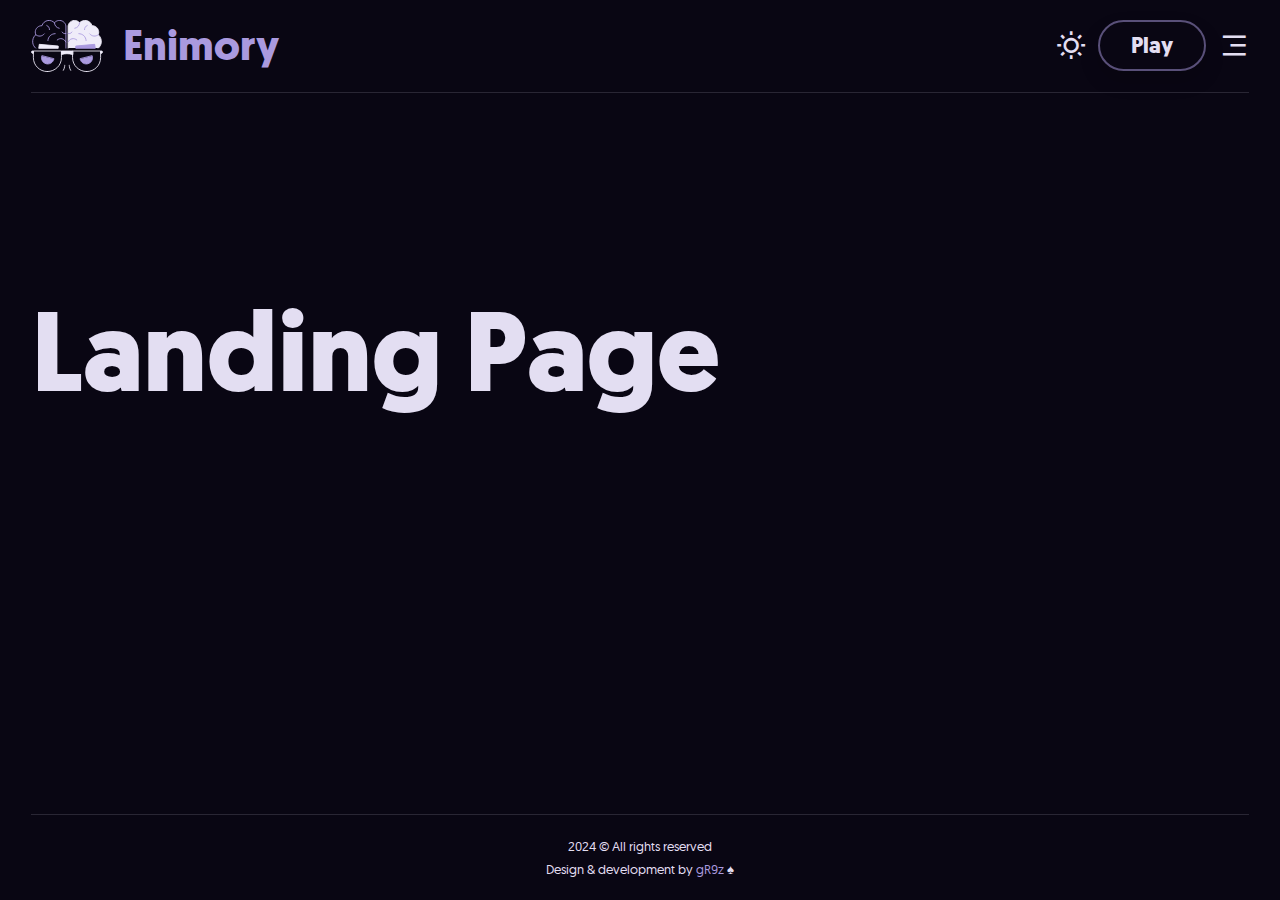
==== index.html @ 7e599781 "Initial commit" ====
<!DOCTYPE html>
<html lang="en">
    <head>
        <meta charset="UTF-8" />
        <meta name="viewport" content="width=device-width, initial-scale=1.0" />
        <title>Enimory - A memory game by ENI</title>
        <link rel="stylesheet" href="./css/mini-reset.css" />
        <link rel="stylesheet" href="./css/remixicon.css" />
        <link rel="stylesheet" href="./css/style.css" />
        <script src="./js/main.js" type="module"></script>
    </head>
    <body>
        <header class="header">
            <div class="container">
                <div class="header__container">
                    <a href="/" class="logo">
                        <img
                            src="./assets/images/logo-dark.svg"
                            alt="Logo Enimory"
                        />

                        <h1 class="h4">Enimory</h1>
                    </a>

                    <nav id="nav" class="nav">
                        <ul class="nav__list">
                            <li>
                                <a href="signup.html" class="nav__link"
                                    >Sign Up</a
                                >
                            </li>

                            <li>
                                <a href="login.html" class="nav__link">Login</a>
                            </li>

                            <li>
                                <a href="Profile" class="nav__link">Settings</a>
                            </li>
                        </ul>
                    </nav>

                    <div class="nav__btns">
                        <i class="ri-sun-line" id="theme-toggle"></i>
                        <a href="#" class="button button--outline">Play</a>
                        <i
                            class="ri-menu-3-line nav__toggle"
                            id="nav-toggle"
                        ></i>
                    </div>
                </div>
            </div>
        </header>

        <main class="main">
            <section>
                <div class="section-content container">
                    <h1>Landing Page</h1>
                </div>
            </section>
        </main>

        <footer class="footer">
            <div class="container">
                <div class="footer__container text-small">
                    <p>2024 &copy; All rights reserved</p>
                    <p>
                        Design & development by
                        <a
                            href="https://www.github.com/gR9z"
                            target="_blank"
                            rel="noopener noreferrer"
                            >gR9z</a
                        >
                        ♠
                    </p>
                </div>
            </div>
        </footer>
    </body>
</html>
---- css/style.css ----
@import url('./theme.css');

/* ============================== */
/* ======== HEADER & NAV ======== */
/* ============================== */
.header__container {
    display: flex;
    align-items: center;
    justify-content: space-between;
    padding-block: var(--space-3);
    border-bottom: 0.0625rem solid var(--text15);
}

.logo {
    width: 4.5rem;
    display: flex;
    align-items: center;
    gap: var(--space-3);
}

.nav__btns {
    display: flex;
    align-items: center;
    gap: var(--space-2);
}

.nav__toggle,
#theme-toggle {
    font-size: var(--h5);
    cursor: pointer;
}
.nav {
    display: none;
}

/* ============================== */
/* =========== FOOTER =========== */
/* ============================== */
footer {
    margin-top: auto;
}

.footer__container {
    display: flex;
    flex-direction: column;
    text-align: center;
    padding-block: var(--space-3);
    border-top: 0.0625rem solid var(--text15);
}
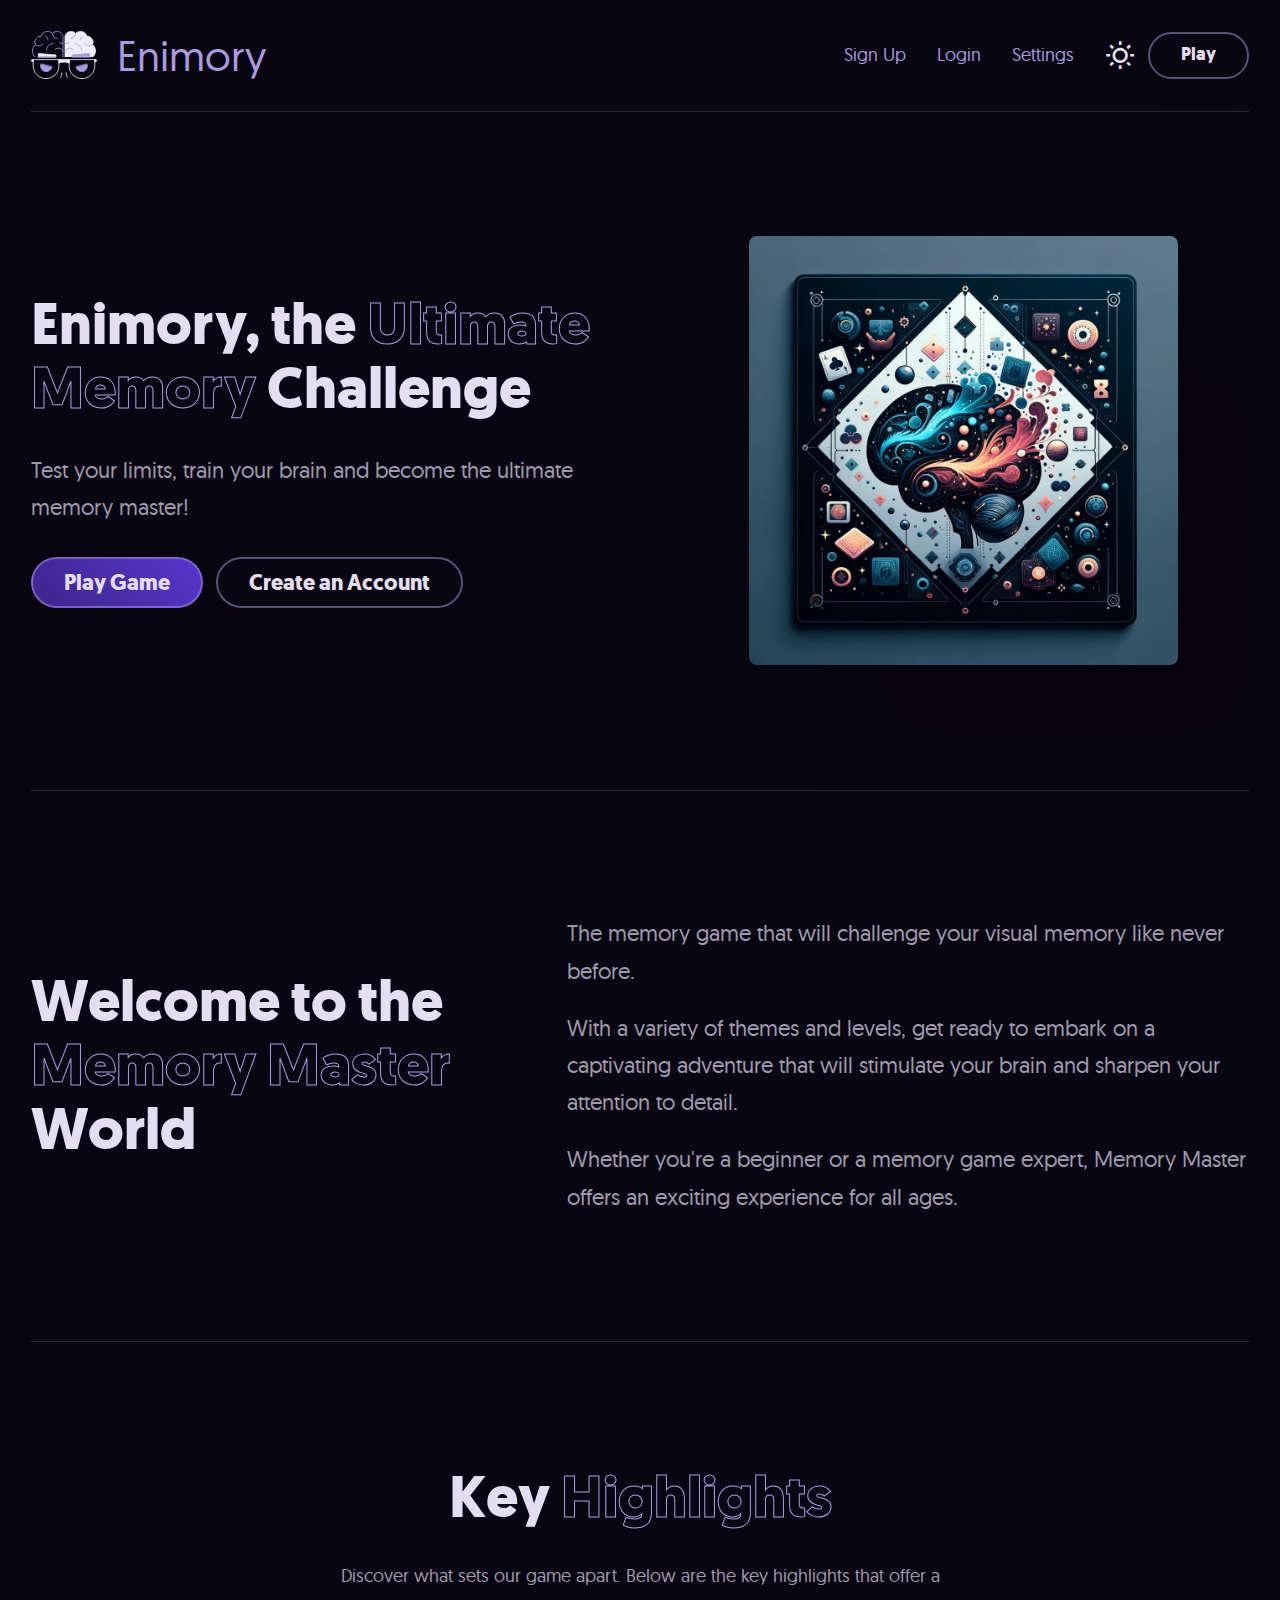
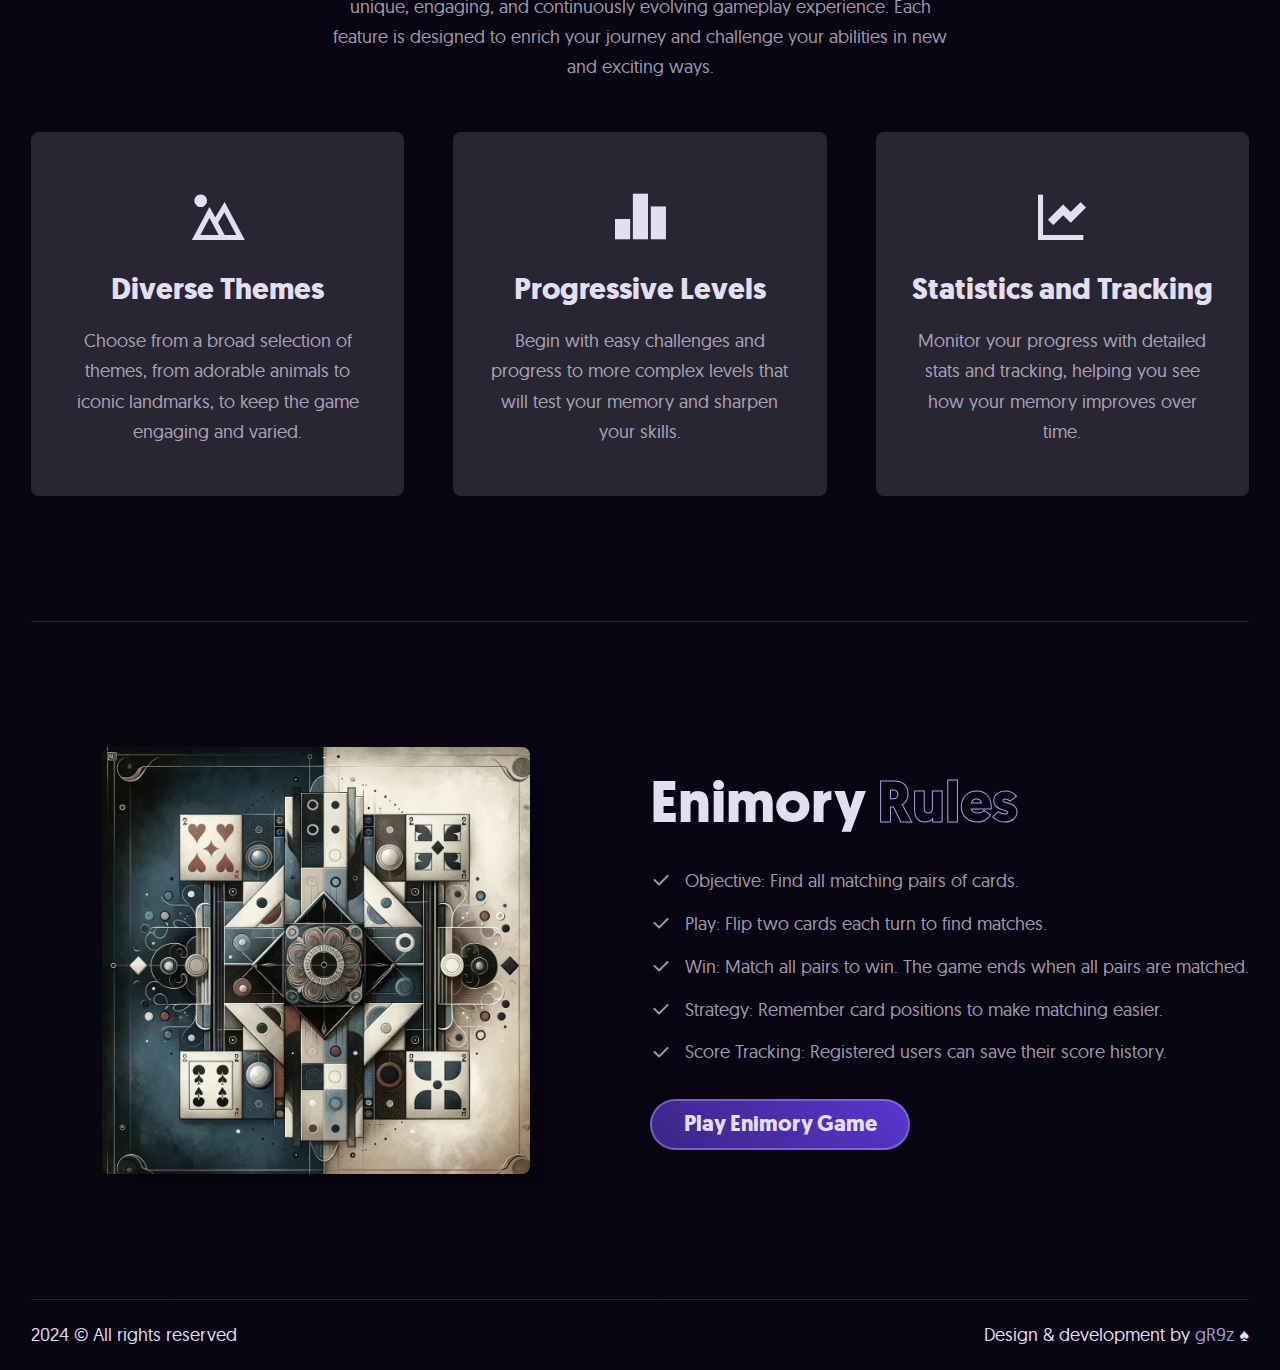
==== commit cfa20e44: "landing page" ====
--- a/index.html
+++ b/index.html
@@ -7,6 +7,7 @@
         <link rel="stylesheet" href="./css/mini-reset.css" />
         <link rel="stylesheet" href="./css/remixicon.css" />
         <link rel="stylesheet" href="./css/style.css" />
+        <link rel="stylesheet" href="./css/responsive.css" />
         <script src="./js/main.js" type="module"></script>
     </head>
     <body>
@@ -19,7 +20,7 @@
                             alt="Logo Enimory"
                         />
 
-                        <h1 class="h4">Enimory</h1>
+                        <span class="h4">Enimory</span>
                     </a>
 
                     <nav id="nav" class="nav">
@@ -42,7 +43,9 @@
 
                     <div class="nav__btns">
                         <i class="ri-sun-line" id="theme-toggle"></i>
-                        <a href="#" class="button button--outline">Play</a>
+                        <a href="#" class="button button--outline button--small"
+                            >Play</a
+                        >
                         <i
                             class="ri-menu-3-line nav__toggle"
                             id="nav-toggle"
@@ -53,16 +56,185 @@
         </header>
 
         <main class="main">
-            <section>
-                <div class="section-content container">
-                    <h1>Landing Page</h1>
+            <section class="section-content">
+                <div class="container hero">
+                    <div class="hero__content max-width-3">
+                        <h1 class="hero__title">
+                            Enimory, the
+                            <span class="text-stroke">Ultimate Memory</span>
+                            Challenge
+                        </h1>
+
+                        <p class="hero__subtitle">
+                            Test your limits, train your brain and become the
+                            ultimate memory master!
+                        </p>
+
+                        <div class="hero__btns">
+                            <button class="button">Play Game</button>
+                            <button class="button button--outline">
+                                Create an Account
+                            </button>
+                        </div>
+                    </div>
+
+                    <div class="hero__image">
+                        <img
+                            src="./assets/images/hero.WEBP"
+                            alt="Enimory Image"
+                        />
+                    </div>
+                </div>
+            </section>
+
+            <div class="container">
+                <span class="separator"></span>
+            </div>
+
+            <section class="section-content">
+                <div class="container introduction">
+                    <div class="introduction__content">
+                        <div class="introduction__content-left">
+                            <h2 class="introduction__title">
+                                Welcome to the
+                                <span class="text-stroke">Memory Master</span>
+                                World
+                            </h2>
+                        </div>
+
+                        <div class="introduction__content-right">
+                            <p>
+                                The memory game that will challenge your visual
+                                memory like never before.
+                            </p>
+
+                            <p>
+                                With a variety of themes and levels, get ready
+                                to embark on a captivating adventure that will
+                                stimulate your brain and sharpen your attention
+                                to detail.
+                            </p>
+
+                            <p>
+                                Whether you're a beginner or a memory game
+                                expert, Memory Master offers an exciting
+                                experience for all ages.
+                            </p>
+                        </div>
+                    </div>
+                </div>
+            </section>
+
+            <div class="container">
+                <span class="separator"></span>
+            </div>
+
+            <section class="section-content">
+                <div class="container feature">
+                    <div class="feature__content max-width-3">
+                        <h2 class="feature__title">
+                            Key
+                            <span class="text-stroke">Highlights</span>
+                        </h2>
+
+                        <p class="feature__subtitle">
+                            Discover what sets our game apart. Below are the key
+                            highlights that offer a unique, engaging, and
+                            continuously evolving gameplay experience. Each
+                            feature is designed to enrich your journey and
+                            challenge your abilities in new and exciting ways.
+                        </p>
+                    </div>
+
+                    <div class="feature__grid">
+                        <div class="feature__card">
+                            <i class="ri-landscape-line"></i>
+                            <h3 class="feature__card-title">Diverse Themes</h3>
+                            <p class="feature__card-description">
+                                Choose from a broad selection of themes, from
+                                adorable animals to iconic landmarks, to keep
+                                the game engaging and varied.
+                            </p>
+                        </div>
+
+                        <div class="feature__card">
+                            <i class="ri-bar-chart-2-fill"></i>
+                            <h3 class="feature__card-title">
+                                Progressive Levels
+                            </h3>
+                            <p class="feature__card-description">
+                                Begin with easy challenges and progress to more
+                                complex levels that will test your memory and
+                                sharpen your skills.
+                            </p>
+                        </div>
+
+                        <div class="feature__card">
+                            <i class="ri-line-chart-fill"></i>
+                            <h3 class="feature__card-title">
+                                Statistics and Tracking
+                            </h3>
+                            <p class="feature__card-description">
+                                Monitor your progress with detailed stats and
+                                tracking, helping you see how your memory
+                                improves over time.
+                            </p>
+                        </div>
+                    </div>
+                </div>
+            </section>
+
+            <div class="container">
+                <span class="separator"></span>
+            </div>
+
+            <section class="section-content">
+                <div class="container rules">
+                    <div class="rules__image">
+                        <img
+                            src="./assets/images/rules.jpg"
+                            alt="Enimory Image"
+                        />
+                    </div>
+
+                    <div class="rules__content max-width-3">
+                        <h2 class="rules__title">
+                            Enimory
+                            <span class="text-stroke">Rules</span>
+                        </h2>
+
+                        <ul class="rules__list">
+                            <li class="rules__list-item">
+                                Objective: Find all matching pairs of cards.
+                            </li>
+                            <li class="rules__list-item">
+                                Play: Flip two cards each turn to find matches.
+                            </li>
+                            <li class="rules__list-item">
+                                Win: Match all pairs to win. The game ends when
+                                all pairs are matched.
+                            </li>
+                            <li class="rules__list-item">
+                                Strategy: Remember card positions to make
+                                matching easier.
+                            </li>
+                            <li class="rules__list-item">
+                                Score Tracking: Registered users can save their
+                                score history.
+                            </li>
+                        </ul>
+
+                        <div class="rules__btn">
+                            <button class="button">Play Enimory Game</button>
+                        </div>
+                    </div>
                 </div>
             </section>
         </main>
 
         <footer class="footer">
             <div class="container">
-                <div class="footer__container text-small">
+                <div class="footer__container">
                     <p>2024 &copy; All rights reserved</p>
                     <p>
                         Design & development by
--- a/css/style.css
+++ b/css/style.css
@@ -12,7 +12,7 @@
 }
 
 .logo {
-    width: 4.5rem;
+    width: clamp(2.5rem, 1.071rem + 3.81vw, 4.5rem);
     display: flex;
     align-items: center;
     gap: var(--space-3);
@@ -29,8 +29,198 @@
     font-size: var(--h5);
     cursor: pointer;
 }
+
 .nav {
-    display: none;
+    position: absolute;
+    top: -100%;
+    transform-origin: top;
+    inset-inline: 0;
+    opacity: 0;
+    transition: 0.3s;
+}
+
+.show-menu {
+    top: var(--header-height);
+    opacity: 1;
+}
+
+.nav__list {
+    padding: var(--space-4);
+    z-index: 10;
+    background-color: var(--primary);
+    margin-inline: var(--space-4);
+    border-radius: 0 0 var(--border-radius-2) var(--border-radius-2);
+    text-align: center;
+}
+
+.nav__list li:not(:last-child)::after {
+    display: block;
+    content: '';
+    height: 0.0625rem;
+    margin-block: var(--space-2);
+    background-color: var(--bg);
+}
+
+.nav__list a {
+    color: var(--bg);
+}
+
+/* ============================ */
+/* =========== HERO =========== */
+/* ============================ */
+.hero {
+    display: flex;
+    flex-direction: column;
+    gap: var(--space-5);
+}
+
+.hero__content {
+    display: flex;
+    flex-direction: column;
+    gap: var(--space-4);
+}
+
+.hero__title {
+    font-size: var(--h3);
+}
+
+.hero__subtitle {
+    font-size: var(--h6);
+    font-weight: var(--regular);
+    color: var(--text70);
+}
+
+.hero__image {
+    display: flex;
+}
+
+.hero__image img {
+    border-radius: var(--border-radius-2);
+    box-shadow: var(--box-shadow);
+}
+
+.hero__btns {
+    display: flex;
+    gap: var(--space-2);
+}
+
+/* ==================================== */
+/* =========== INTRODUCTION =========== */
+/* ==================================== */
+.introduction__content {
+    display: flex;
+    gap: var(--space-5);
+    flex-direction: column;
+}
+
+.introduction__title {
+    font-size: var(--h3);
+}
+
+.introduction__content-right {
+    font-size: var(--h6);
+    color: var(--text70);
+}
+
+.introduction__content-right p:not(:last-of-type) {
+    margin-bottom: var(--space-3);
+}
+
+/* ================================ */
+/* =========== FEATURES =========== */
+/* ================================ */
+.feature__title {
+    font-size: var(--h3);
+}
+
+.feature__subtitle {
+    margin-top: var(--space-4);
+    color: var(--text70);
+}
+
+.feature__grid {
+    margin-top: var(--space-5);
+    display: grid;
+    grid-template-columns: 1fr;
+    gap: var(--space-5);
+    text-align: center;
+}
+
+.feature__card {
+    display: flex;
+    flex-direction: column;
+    gap: var(--space-3);
+    padding: var(--space-5) var(--space-4);
+    border-radius: var(--border-radius-2);
+    background-color: var(--text15);
+}
+
+.feature__card > i {
+    font-size: clamp(2.809rem, 1.958rem + 2.269vw, 4rem);
+    line-height: 1.2;
+}
+
+.feature__card-title {
+    font-size: var(--h5);
+}
+
+.feature__card-description {
+    color: var(--text70);
+}
+
+/* ============================= */
+/* =========== RULES =========== */
+/* ============================= */
+.rules {
+    display: flex;
+    flex-direction: column;
+    gap: var(--space-5);
+}
+
+.rules__content {
+    display: flex;
+    flex-direction: column;
+    flex: 1 0 auto;
+    gap: var(--space-4);
+}
+
+.rules__title {
+    font-size: var(--h3);
+}
+
+.rules__subtitle {
+    font-size: var(--h6);
+    font-weight: var(--regular);
+    color: var(--text70);
+}
+
+.rules__list {
+    color: var(--text70);
+    display: grid;
+    gap: var(--space-2);
+}
+
+.rules__list-item {
+    display: flex;
+    align-items: center;
+}
+
+.rules__list-item::before {
+    font-size: var(--h6);
+    line-height: 1;
+    font-family: 'remixicon';
+    content: '\EB7B';
+    margin-right: var(--space-2);
+}
+
+.rules__image {
+    display: flex;
+    order: 1;
+}
+
+.rules__image img {
+    border-radius: var(--border-radius-2);
+    box-shadow: var(--box-shadow);
 }
 
 /* ============================== */
--- a/css/responsive.css
+++ b/css/responsive.css
@@ -0,0 +1,96 @@
+@media screen and (min-width: 768px) {
+    /* ============================== */
+    /* ======== HEADER & NAV ======== */
+    /* ============================== */
+    .nav {
+        position: initial;
+        margin-left: auto;
+        opacity: 1;
+    }
+
+    .nav__list {
+        display: flex;
+        padding: 0;
+        background-color: initial;
+        gap: var(--space-4);
+    }
+
+    .nav__list li:not(:last-child)::after {
+        content: none;
+    }
+
+    .nav__list a {
+        color: var(--primary);
+    }
+
+    .nav__toggle {
+        display: none;
+    }
+
+    /* ====================== */
+    /* ======== HERO ======== */
+    /* ====================== */
+    .hero {
+        flex-direction: row;
+        align-items: center;
+    }
+
+    .hero__image {
+        justify-content: center;
+    }
+
+    .hero__image img {
+        width: 75%;
+    }
+
+    /* ==================================== */
+    /* =========== INTRODUCTION =========== */
+    /* ==================================== */
+    .introduction__content {
+        flex-direction: row;
+        align-items: center;
+    }
+
+    .introduction__content-left {
+        flex: 1 1 auto;
+    }
+
+    /* ================================ */
+    /* =========== FEATURES =========== */
+    /* ================================ */
+    .feature__content {
+        text-align: center;
+        margin-inline: auto;
+    }
+
+    .feature__grid {
+        grid-template-columns: repeat(3, 1fr);
+        gap: var(--space-5);
+        text-align: center;
+    }
+
+    /* ============================= */
+    /* =========== RULES =========== */
+    /* ============================= */
+    .rules {
+        flex-direction: row;
+        align-items: center;
+    }
+
+    .rules__image {
+        justify-content: center;
+        order: 0;
+    }
+
+    .rules__image img {
+        width: 75%;
+    }
+
+    /* ============================== */
+    /* =========== FOOTER =========== */
+    /* ============================== */
+    .footer__container {
+        flex-direction: row;
+        justify-content: space-between;
+    }
+}
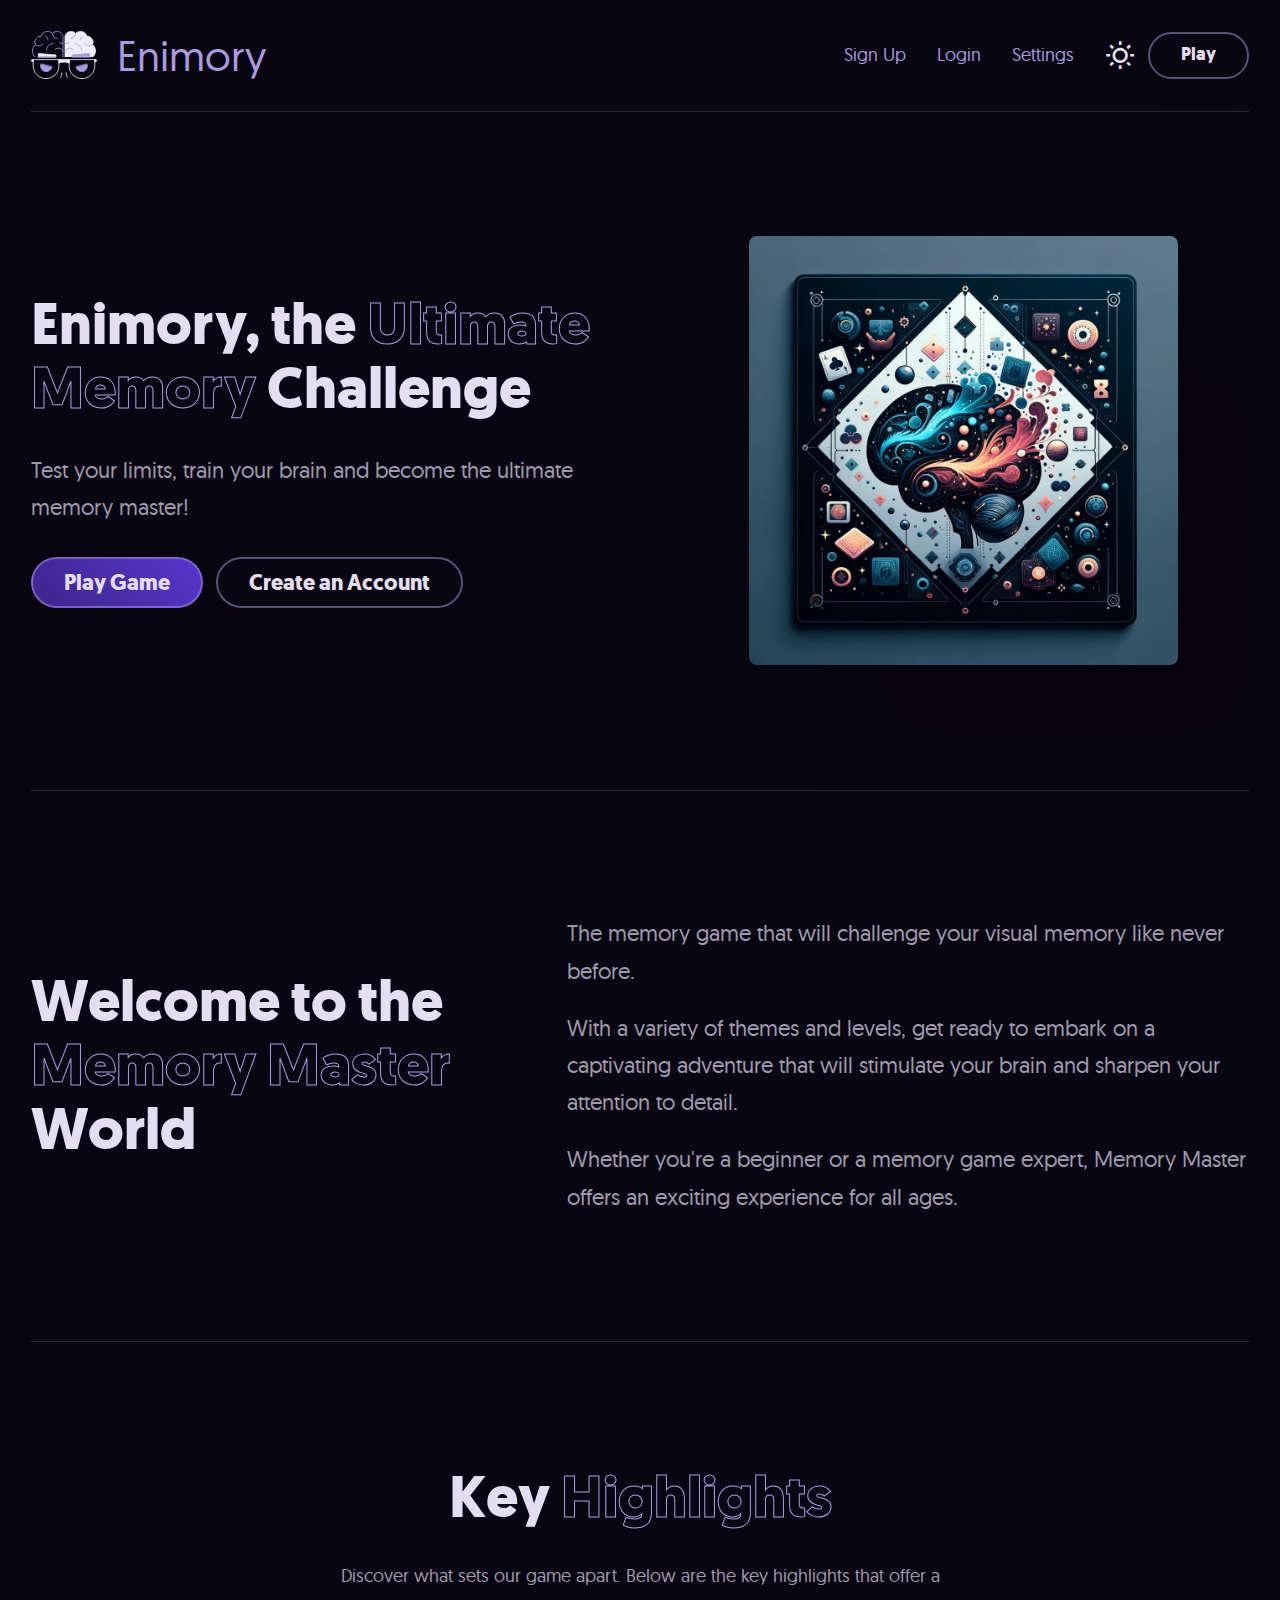
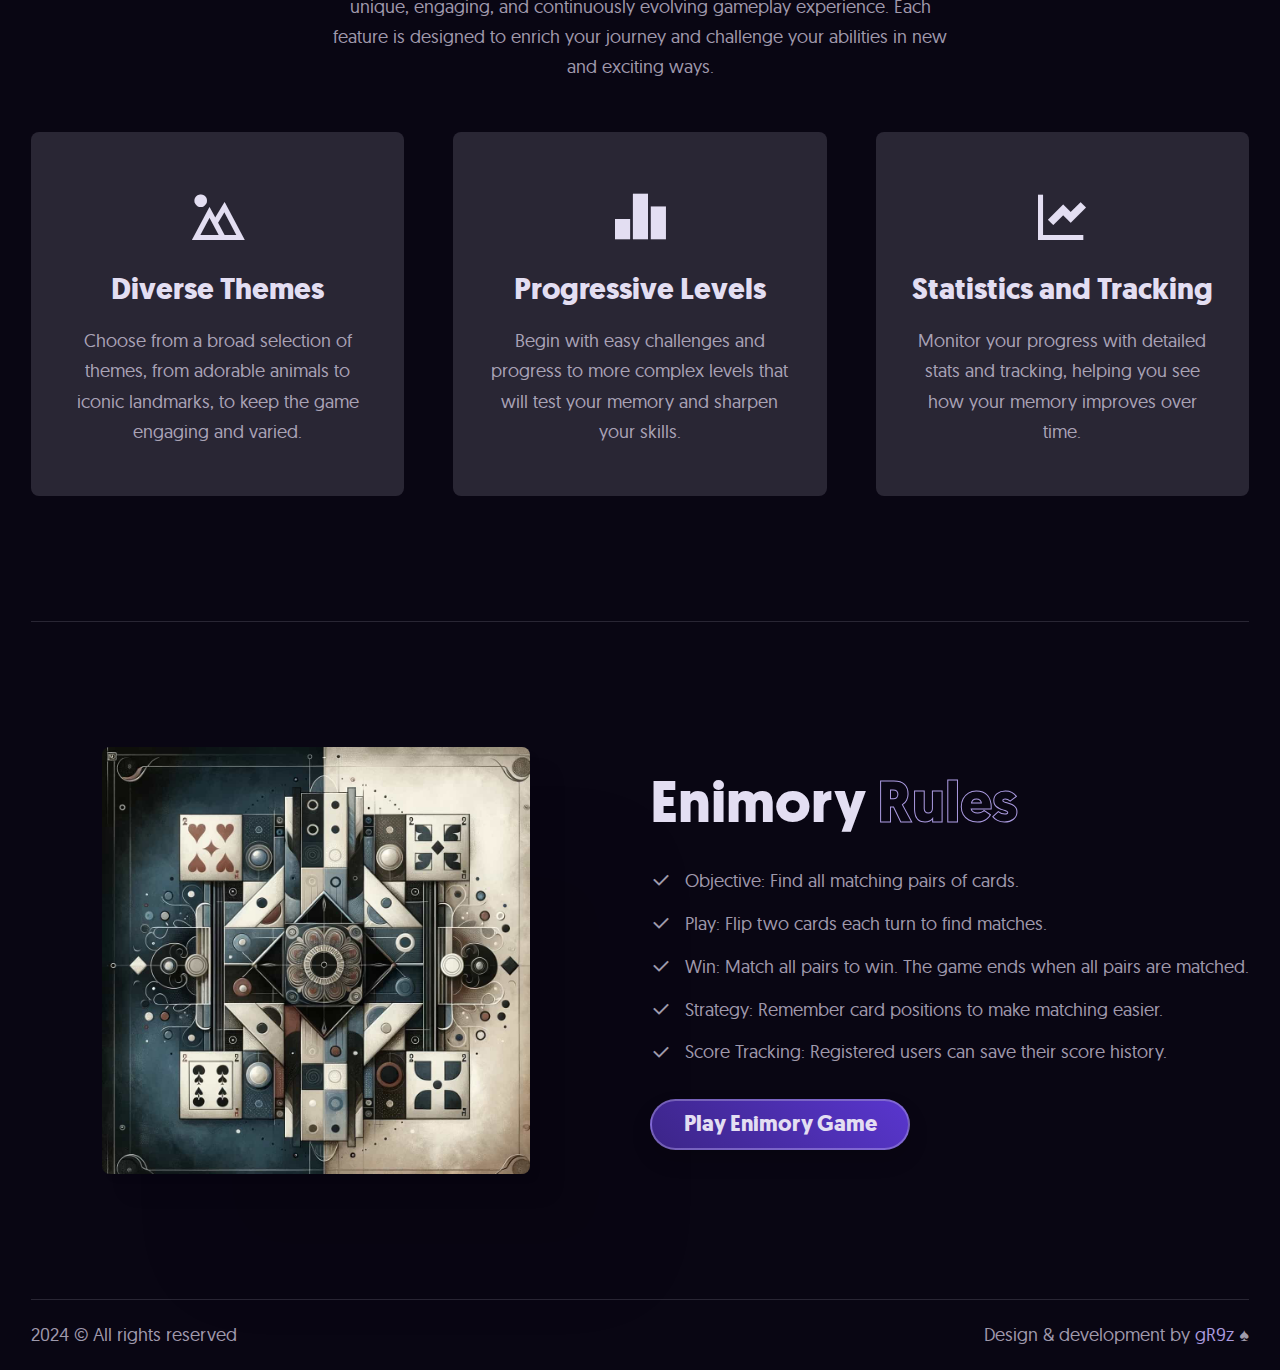
==== commit ad31687d: "restructuring CSS" ====
--- a/index.html
+++ b/index.html
@@ -1,5 +1,5 @@
 <!DOCTYPE html>
-<html lang="en">
+<html lang="en" data-theme="dark">
     <head>
         <meta charset="UTF-8" />
         <meta name="viewport" content="width=device-width, initial-scale=1.0" />
@@ -23,20 +23,28 @@
                         <span class="h4">Enimory</span>
                     </a>
 
-                    <nav id="nav" class="nav">
+                    <nav id="nav" class="nav" role="navigation">
                         <ul class="nav__list">
+                            <li class="visually-hidden">
+                                <a href="/" aria-current="page">Home</a>
+                            </li>
+
                             <li>
-                                <a href="signup.html" class="nav__link"
+                                <a href="user-auth.html" class="nav__link"
                                     >Sign Up</a
                                 >
                             </li>
 
                             <li>
-                                <a href="login.html" class="nav__link">Login</a>
+                                <a href="user-auth.html" class="nav__link"
+                                    >Login</a
+                                >
                             </li>
 
                             <li>
-                                <a href="Profile" class="nav__link">Settings</a>
+                                <a href="settings.html" class="nav__link"
+                                    >Settings</a
+                                >
                             </li>
                         </ul>
                     </nav>
--- a/css/style.css
+++ b/css/style.css
@@ -1,239 +1,4 @@
 @import url('./theme.css');
-
-/* ============================== */
-/* ======== HEADER & NAV ======== */
-/* ============================== */
-.header__container {
-    display: flex;
-    align-items: center;
-    justify-content: space-between;
-    padding-block: var(--space-3);
-    border-bottom: 0.0625rem solid var(--text15);
-}
-
-.logo {
-    width: clamp(2.5rem, 1.071rem + 3.81vw, 4.5rem);
-    display: flex;
-    align-items: center;
-    gap: var(--space-3);
-}
-
-.nav__btns {
-    display: flex;
-    align-items: center;
-    gap: var(--space-2);
-}
-
-.nav__toggle,
-#theme-toggle {
-    font-size: var(--h5);
-    cursor: pointer;
-}
-
-.nav {
-    position: absolute;
-    top: -100%;
-    transform-origin: top;
-    inset-inline: 0;
-    opacity: 0;
-    transition: 0.3s;
-}
-
-.show-menu {
-    top: var(--header-height);
-    opacity: 1;
-}
-
-.nav__list {
-    padding: var(--space-4);
-    z-index: 10;
-    background-color: var(--primary);
-    margin-inline: var(--space-4);
-    border-radius: 0 0 var(--border-radius-2) var(--border-radius-2);
-    text-align: center;
-}
-
-.nav__list li:not(:last-child)::after {
-    display: block;
-    content: '';
-    height: 0.0625rem;
-    margin-block: var(--space-2);
-    background-color: var(--bg);
-}
-
-.nav__list a {
-    color: var(--bg);
-}
-
-/* ============================ */
-/* =========== HERO =========== */
-/* ============================ */
-.hero {
-    display: flex;
-    flex-direction: column;
-    gap: var(--space-5);
-}
-
-.hero__content {
-    display: flex;
-    flex-direction: column;
-    gap: var(--space-4);
-}
-
-.hero__title {
-    font-size: var(--h3);
-}
-
-.hero__subtitle {
-    font-size: var(--h6);
-    font-weight: var(--regular);
-    color: var(--text70);
-}
-
-.hero__image {
-    display: flex;
-}
-
-.hero__image img {
-    border-radius: var(--border-radius-2);
-    box-shadow: var(--box-shadow);
-}
-
-.hero__btns {
-    display: flex;
-    gap: var(--space-2);
-}
-
-/* ==================================== */
-/* =========== INTRODUCTION =========== */
-/* ==================================== */
-.introduction__content {
-    display: flex;
-    gap: var(--space-5);
-    flex-direction: column;
-}
-
-.introduction__title {
-    font-size: var(--h3);
-}
-
-.introduction__content-right {
-    font-size: var(--h6);
-    color: var(--text70);
-}
-
-.introduction__content-right p:not(:last-of-type) {
-    margin-bottom: var(--space-3);
-}
-
-/* ================================ */
-/* =========== FEATURES =========== */
-/* ================================ */
-.feature__title {
-    font-size: var(--h3);
-}
-
-.feature__subtitle {
-    margin-top: var(--space-4);
-    color: var(--text70);
-}
-
-.feature__grid {
-    margin-top: var(--space-5);
-    display: grid;
-    grid-template-columns: 1fr;
-    gap: var(--space-5);
-    text-align: center;
-}
-
-.feature__card {
-    display: flex;
-    flex-direction: column;
-    gap: var(--space-3);
-    padding: var(--space-5) var(--space-4);
-    border-radius: var(--border-radius-2);
-    background-color: var(--text15);
-}
-
-.feature__card > i {
-    font-size: clamp(2.809rem, 1.958rem + 2.269vw, 4rem);
-    line-height: 1.2;
-}
-
-.feature__card-title {
-    font-size: var(--h5);
-}
-
-.feature__card-description {
-    color: var(--text70);
-}
-
-/* ============================= */
-/* =========== RULES =========== */
-/* ============================= */
-.rules {
-    display: flex;
-    flex-direction: column;
-    gap: var(--space-5);
-}
-
-.rules__content {
-    display: flex;
-    flex-direction: column;
-    flex: 1 0 auto;
-    gap: var(--space-4);
-}
-
-.rules__title {
-    font-size: var(--h3);
-}
-
-.rules__subtitle {
-    font-size: var(--h6);
-    font-weight: var(--regular);
-    color: var(--text70);
-}
-
-.rules__list {
-    color: var(--text70);
-    display: grid;
-    gap: var(--space-2);
-}
-
-.rules__list-item {
-    display: flex;
-    align-items: center;
-}
-
-.rules__list-item::before {
-    font-size: var(--h6);
-    line-height: 1;
-    font-family: 'remixicon';
-    content: '\EB7B';
-    margin-right: var(--space-2);
-}
-
-.rules__image {
-    display: flex;
-    order: 1;
-}
-
-.rules__image img {
-    border-radius: var(--border-radius-2);
-    box-shadow: var(--box-shadow);
-}
-
-/* ============================== */
-/* =========== FOOTER =========== */
-/* ============================== */
-footer {
-    margin-top: auto;
-}
-
-.footer__container {
-    display: flex;
-    flex-direction: column;
-    text-align: center;
-    padding-block: var(--space-3);
-    border-top: 0.0625rem solid var(--text15);
-}
+@import url('./core-layout.css');
+@import url('./landing-page.css');
+@import url('./user-auth.css');
